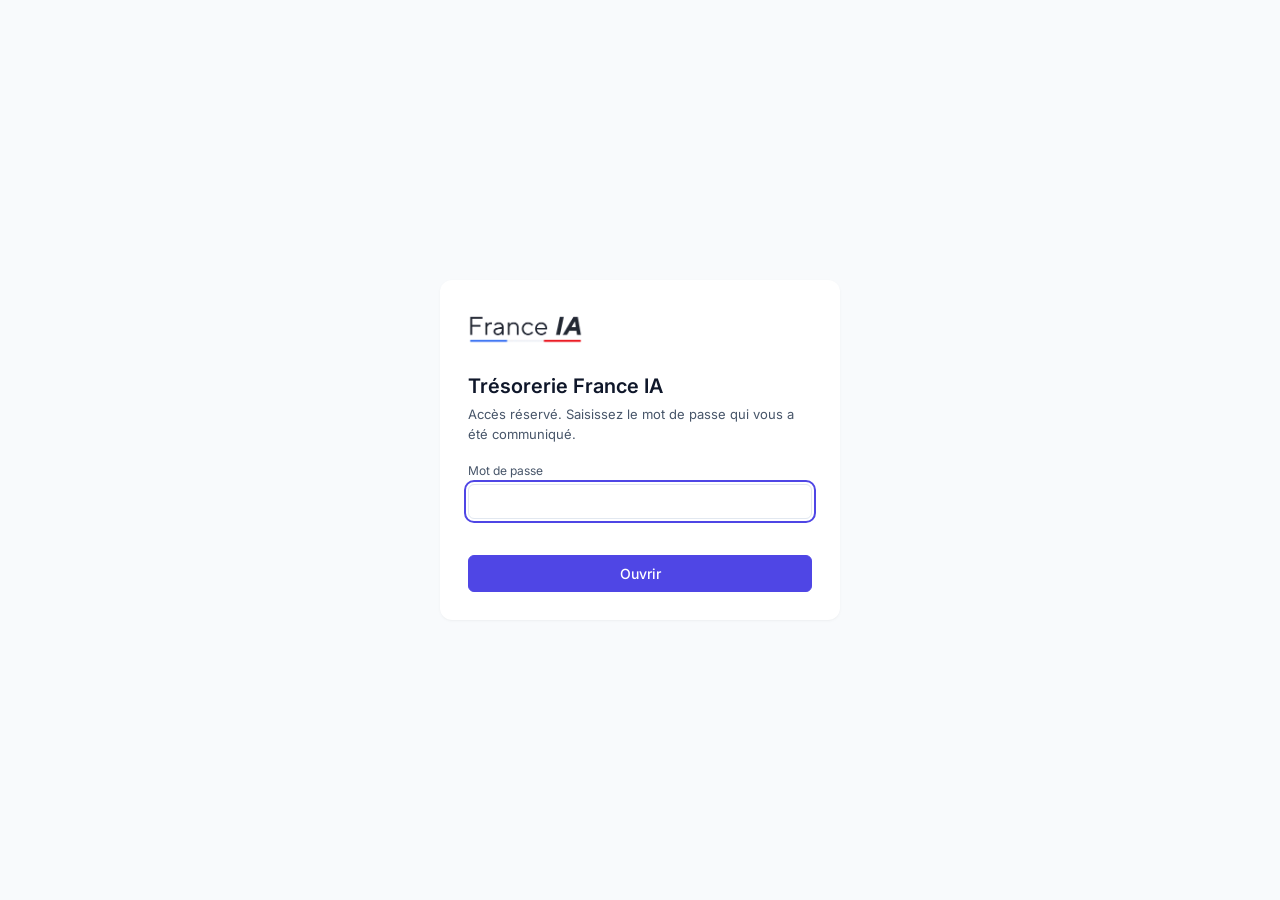
==== index.html @ 359b3a82 "Mise à jour du 2026-10-10 : clés et données chiffrées Co-Authored-By: Claude Opus 5.5 <noreply@anthr" ====
<!doctype html>
<html lang="fr">
<head>
<meta charset="utf-8">
<meta name="viewport" content="width=device-width, initial-scale=1">
<meta name="robots" content="noindex, nofollow">
<title>Trésorerie France IA</title>
<link rel="icon" href="assets/logo-france-ia.webp">
<link rel="preconnect" href="https://fonts.googleapis.com">
<link rel="stylesheet" href="https://fonts.googleapis.com/css2?family=Inter:wght@400;500;600;700&display=swap">
<link rel="stylesheet" href="style.css">
</head>
<body>
<!-- Écran de verrouillage : tout le contenu est chiffré (data.enc), il ne s'ouvre qu'avec le mot de passe. -->
<div id="verrou" class="verrou">
  <form class="carte" id="form-verrou" autocomplete="off">
    <img src="assets/logo-france-ia.webp" alt="France IA">
    <h1 class="page">Trésorerie France IA</h1>
    <p class="contrat">Accès réservé. Saisissez le mot de passe qui vous a été communiqué.</p>
    <label for="mdp">Mot de passe</label>
    <input class="champ" id="mdp" type="password" autocomplete="current-password" required>
    <div class="err" id="err-verrou" role="alert"></div>
    <button class="btn primaire" type="submit" style="width:100%;margin-top:8px">Ouvrir</button>
  </form>
</div>

<!-- Première mise en place (une seule fois, par Olivier) : les clés sont créées dans le navigateur ; le mot de passe ne quitte jamais cet écran. -->
<div id="installation" class="verrou hidden">
  <form class="carte" id="form-installation" autocomplete="off" style="max-width:460px">
    <img src="assets/logo-france-ia.webp" alt="France IA">
    <h1 class="page">Mise en place de l'accès</h1>
    <p class="contrat">Deux secrets, créés ici et jamais transmis : le mot de passe de consultation (à partager avec Tanguy et l'équipe) et votre code d'édition (pour vous seul, il permet d'enregistrer vos décisions dans l'Excel).</p>
    <label for="i-mdp">Mot de passe de consultation (12 caractères minimum)</label>
    <input class="champ" id="i-mdp" type="password" minlength="12" required>
    <label for="i-mdp2">Confirmer le mot de passe</label>
    <input class="champ" id="i-mdp2" type="password" minlength="12" required>
    <label for="i-code">Code d'édition (10 caractères minimum, différent du mot de passe)</label>
    <input class="champ" id="i-code" type="password" minlength="10" required>
    <label for="i-code2">Confirmer le code d'édition</label>
    <input class="champ" id="i-code2" type="password" minlength="10" required>
    <div class="err" id="err-installation" role="alert"></div>
    <button class="btn primaire" type="submit" style="width:100%;margin-top:8px">Créer les clés</button>
  </form>
</div>

<div id="appli" class="hidden">
  <header class="coque">
    <div class="coque-in">
      <img src="assets/logo-france-ia.webp" alt="France IA">
      <div class="coque-titre"><strong>Trésorerie</strong><span id="arrete"></span></div>
      <div class="coque-actions">
        <span id="chip-edition" class="chip brand hidden">Mode édition</span>
        <button class="btn" id="btn-edition" type="button">Mode édition</button>
        <button class="btn" id="btn-quitter" type="button">Verrouiller</button>
      </div>
    </div>
    <nav class="onglets" role="tablist" aria-label="Rubriques">
      <button role="tab" data-vue="ensemble" aria-selected="true">Vue d'ensemble</button>
      <button role="tab" data-vue="pilotage" aria-selected="false">Pilotage</button>
      <button role="tab" data-vue="tresorerie" aria-selected="false">Trésorerie</button>
      <button role="tab" data-vue="cr" aria-selected="false">Compte de résultat</button>
      <button role="tab" data-vue="bilan" aria-selected="false">Bilan</button>
      <button role="tab" data-vue="bp" aria-selected="false">BP</button>
      <button role="tab" data-vue="synthese" aria-selected="false">Synthèse</button>
    </nav>
  </header>
  <main id="vue"></main>
  <footer class="pied" id="pied"></footer>
</div>
<script src="config.js"></script>
<script src="engine.js"></script>
<script src="crypto.js"></script>
<script src="app.js"></script>
</body>
</html>
---- style.css ----
/* Trésorerie France IA : le langage visuel de l'espace apprenant et de DELIV'IA
   (Inter, échelle slate, indigo d'action, cartes blanches à ombre en cheveu, coins de 0,75 rem). */
:root {
  --ink-900: #0f172a; --ink-700: #334155; --ink-500: #475569; --ink-400: #64748b;
  --surface-50: #f8fafc; --surface-100: #f1f5f9; --surface-200: #e2e8f0;
  --brand-600: #4f46e5; --brand-700: #4338ca; --brand-50: #eef2ff;
  --warning-50: #fffbeb; --warning-200: #fde68a; --warning-500: #f59e0b; --warning-700: #b45309;
  --success-50: #ecfdf5; --success-200: #a7f3d0; --success-700: #047857;
  --error-50: #fff1f2; --error-200: #fecdd3; --error-600: #e11d48; --error-700: #be123c;
  --radius-carte: 0.75rem; --radius-controle: 0.375rem;
  --shadow-carte: 0 1px 3px 0 rgb(0 0 0 / 0.04), 0 1px 2px -1px rgb(0 0 0 / 0.04);
  --font: "Inter", ui-sans-serif, system-ui, -apple-system, "Segoe UI", sans-serif;
}
* { box-sizing: border-box; }
html, body { margin: 0; padding: 0; }
body { background: var(--surface-50); color: var(--ink-900); font-family: var(--font); font-size: 14px; line-height: 1.5; -webkit-font-smoothing: antialiased; }
button, input, select { font: inherit; color: inherit; }
a { color: var(--brand-600); }
.num { font-variant-numeric: tabular-nums; }
.muted { color: var(--ink-400); }
.small { font-size: 12px; }
.hidden { display: none !important; }

/* coque */
header.coque { position: sticky; top: 0; z-index: 20; background: rgb(255 255 255 / 0.95); backdrop-filter: blur(6px); border-bottom: 1px solid var(--surface-200); }
.coque-in { max-width: 1180px; margin: 0 auto; padding: 10px 16px; display: flex; align-items: center; gap: 14px; }
.coque-in img { height: 32px; width: auto; }
.coque-titre { display: flex; flex-direction: column; min-width: 0; }
.coque-titre strong { font-size: 15px; font-weight: 600; }
.coque-titre span { font-size: 12px; color: var(--ink-400); white-space: nowrap; overflow: hidden; text-overflow: ellipsis; }
.coque-actions { margin-left: auto; display: flex; gap: 8px; align-items: center; }
nav.onglets { max-width: 1180px; margin: 0 auto; padding: 0 16px; display: flex; gap: 4px; overflow-x: auto; scrollbar-width: none; }
nav.onglets button { border: 0; background: none; padding: 10px 12px; color: var(--ink-500); font-weight: 500; border-bottom: 2px solid transparent; cursor: pointer; white-space: nowrap; }
nav.onglets button[aria-selected="true"] { color: var(--brand-600); border-bottom-color: var(--brand-600); }
main { max-width: 1180px; margin: 0 auto; padding: 22px 16px 60px; }

/* briques */
.carte { background: #fff; border-radius: var(--radius-carte); box-shadow: var(--shadow-carte); padding: 18px 20px; }
.grille { display: grid; gap: 14px; }
.g4 { grid-template-columns: repeat(4, minmax(0, 1fr)); }
.g3 { grid-template-columns: repeat(3, minmax(0, 1fr)); }
.g2 { grid-template-columns: repeat(2, minmax(0, 1fr)); }
h1.page { font-size: 20px; font-weight: 600; margin: 0 0 4px; }
p.contrat { margin: 0 0 18px; color: var(--ink-500); font-size: 13px; max-width: 760px; }
h2 { font-size: 15px; font-weight: 600; margin: 0 0 10px; }
h3 { font-size: 13px; font-weight: 600; margin: 0 0 6px; color: var(--ink-700); }
.section { margin-top: 22px; }
.kpi .lab { font-size: 12px; color: var(--ink-500); }
.kpi .val { font-size: 22px; font-weight: 600; margin-top: 4px; font-variant-numeric: tabular-nums; }
.kpi .val.est { font-style: italic; color: var(--ink-700); }
.kpi .sub { font-size: 12px; color: var(--ink-400); margin-top: 2px; }
.chip { display: inline-flex; align-items: center; gap: 6px; font-size: 12px; font-weight: 600; padding: 2px 10px; border-radius: 999px; background: var(--surface-100); color: var(--ink-500); }
.chip.ok { background: var(--success-50); color: var(--success-700); }
.chip.ko { background: var(--error-50); color: var(--error-700); }
.chip.warn { background: var(--warning-50); color: var(--warning-700); }
.chip.brand { background: var(--brand-50); color: var(--brand-700); }
.filet { border-left: 3px solid var(--surface-200); padding-left: 12px; }
.filet.ok { border-color: var(--success-200); } .filet.ko { border-color: var(--error-200); } .filet.warn { border-color: var(--warning-200); }
ul.liste { margin: 0; padding-left: 18px; } ul.liste li { margin: 4px 0; }
.btn { border: 1px solid var(--surface-200); background: #fff; color: var(--ink-700); padding: 7px 12px; border-radius: var(--radius-controle); font-weight: 500; cursor: pointer; }
.btn:hover { background: var(--surface-50); }
.btn.primaire { background: var(--brand-600); border-color: var(--brand-600); color: #fff; }
.btn.primaire:hover { background: var(--brand-700); }
.btn:disabled { opacity: .5; cursor: not-allowed; }
.btn:focus-visible, nav.onglets button:focus-visible, input:focus-visible, select:focus-visible { outline: 2px solid var(--brand-600); outline-offset: 2px; }
input.champ, select.champ { border: 1px solid var(--surface-200); border-radius: var(--radius-controle); padding: 6px 8px; background: #fff; width: 100%; }
input.champ.num { text-align: right; }
input.modifie, select.modifie { background: var(--brand-50); border-color: #c7d2fe; }
.bandeau { border-radius: var(--radius-carte); padding: 10px 14px; font-size: 13px; margin-bottom: 14px; }
.bandeau.warn { background: var(--warning-50); color: var(--warning-700); }
.bandeau.info { background: var(--brand-50); color: var(--brand-700); }
.bandeau.ok { background: var(--success-50); color: var(--success-700); }
.bandeau.ko { background: var(--error-50); color: var(--error-700); }

/* tableaux */
.tab-wrap { overflow-x: auto; border-radius: var(--radius-carte); background: #fff; box-shadow: var(--shadow-carte); }
table.t { border-collapse: separate; border-spacing: 0; width: max-content; min-width: 100%; font-size: 13px; }
table.t th, table.t td { padding: 6px 10px; border-bottom: 1px solid var(--surface-100); white-space: nowrap; }
table.t th { position: sticky; top: 0; background: var(--surface-50); color: var(--ink-500); font-weight: 600; font-size: 12px; text-align: right; z-index: 2; }
table.t th:first-child, table.t td:first-child { position: sticky; left: 0; background: #fff; text-align: left; z-index: 1; min-width: 300px; max-width: 420px; white-space: normal; }
table.t th:first-child { background: var(--surface-50); z-index: 3; }
table.t td { text-align: right; font-variant-numeric: tabular-nums; }
table.t tr.band td { background: var(--surface-100); font-weight: 600; color: var(--ink-700); text-align: left; }
table.t tr.band td:first-child { background: var(--surface-100); }
table.t tr.gras td { font-weight: 600; }
table.t tr.total td { font-weight: 600; background: #f8fafc; }
table.t tr.total td:first-child { background: #f8fafc; }
table.t tr.niv2 td:first-child { padding-left: 26px; color: var(--ink-500); }
table.t tr.niv2 td { color: var(--ink-500); }
table.t td.est, table.t th.est { font-style: italic; color: var(--ink-400); }
table.t th.est { color: var(--ink-400); }
table.t td.neg { color: var(--error-700); }
table.t td { color: var(--ink-700); }
table.t tr.total td, table.t tr.gras td { color: var(--ink-900); }
table.t tr.clic td:first-child { cursor: pointer; }
table.t tr.clic td:first-child::before { content: "▸"; display: inline-block; width: 14px; color: var(--ink-400); }
table.t tr.clic.ouvert td:first-child::before { content: "▾"; }
.outils { display: flex; flex-wrap: wrap; gap: 8px; align-items: center; margin: 0 0 12px; }
.seg { display: inline-flex; border: 1px solid var(--surface-200); border-radius: var(--radius-controle); overflow: hidden; background: #fff; }
.seg button { border: 0; background: none; padding: 6px 12px; cursor: pointer; color: var(--ink-500); }
.seg button[aria-pressed="true"] { background: var(--brand-600); color: #fff; }

/* graphique */
.graph { width: 100%; height: auto; display: block; }
.legende { display: flex; gap: 14px; font-size: 12px; color: var(--ink-500); margin-top: 6px; flex-wrap: wrap; }
.legende i { display: inline-block; width: 12px; height: 10px; border-radius: 2px; margin-right: 6px; vertical-align: -1px; }

/* écran de verrouillage */
.verrou { min-height: 100vh; display: flex; align-items: center; justify-content: center; padding: 20px; }
.verrou .carte { width: 100%; max-width: 400px; padding: 28px; }
.verrou img { height: 40px; margin-bottom: 18px; }
.verrou label { display: block; font-size: 12px; color: var(--ink-500); margin: 12px 0 4px; }
.verrou .err { color: var(--error-700); font-size: 13px; margin-top: 10px; min-height: 18px; }

/* pilotage */
.dec-table td { vertical-align: middle; }
table.t.dec-table td:first-child, table.t.dec-table th:first-child { min-width: 180px; }
table.t.dec-table td, table.t.dec-table th { padding: 5px 6px; }
.dec-table th.res { white-space: normal; min-width: 70px; width: 84px; line-height: 1.25; vertical-align: bottom; }
.dec-table input.champ, .dec-table select.champ { padding: 5px 6px; }
.verdict { font-weight: 700; }
.verdict.ok { color: var(--success-700); } .verdict.ko { color: var(--error-700); }
.sim-barre { position: sticky; bottom: 12px; z-index: 10; margin-top: 16px; display: flex; gap: 10px; align-items: center; justify-content: space-between; background: var(--ink-900); color: #fff; border-radius: var(--radius-carte); padding: 10px 14px; box-shadow: 0 6px 20px rgb(15 23 42 / .2); }
.sim-barre .btn { background: #fff; }
footer.pied { max-width: 1180px; margin: 0 auto; padding: 0 16px 30px; color: var(--ink-400); font-size: 12px; }

@media (max-width: 900px) { .g4 { grid-template-columns: repeat(2, minmax(0, 1fr)); } .g3, .g2 { grid-template-columns: 1fr; } }
@media (max-width: 520px) { .g4 { grid-template-columns: 1fr; } .coque-titre span { display: none; } table.t th:first-child, table.t td:first-child { min-width: 190px; } }
@media print { header.coque, nav.onglets, .sim-barre, .outils { display: none; } body { background: #fff; } .carte, .tab-wrap { box-shadow: none; } }
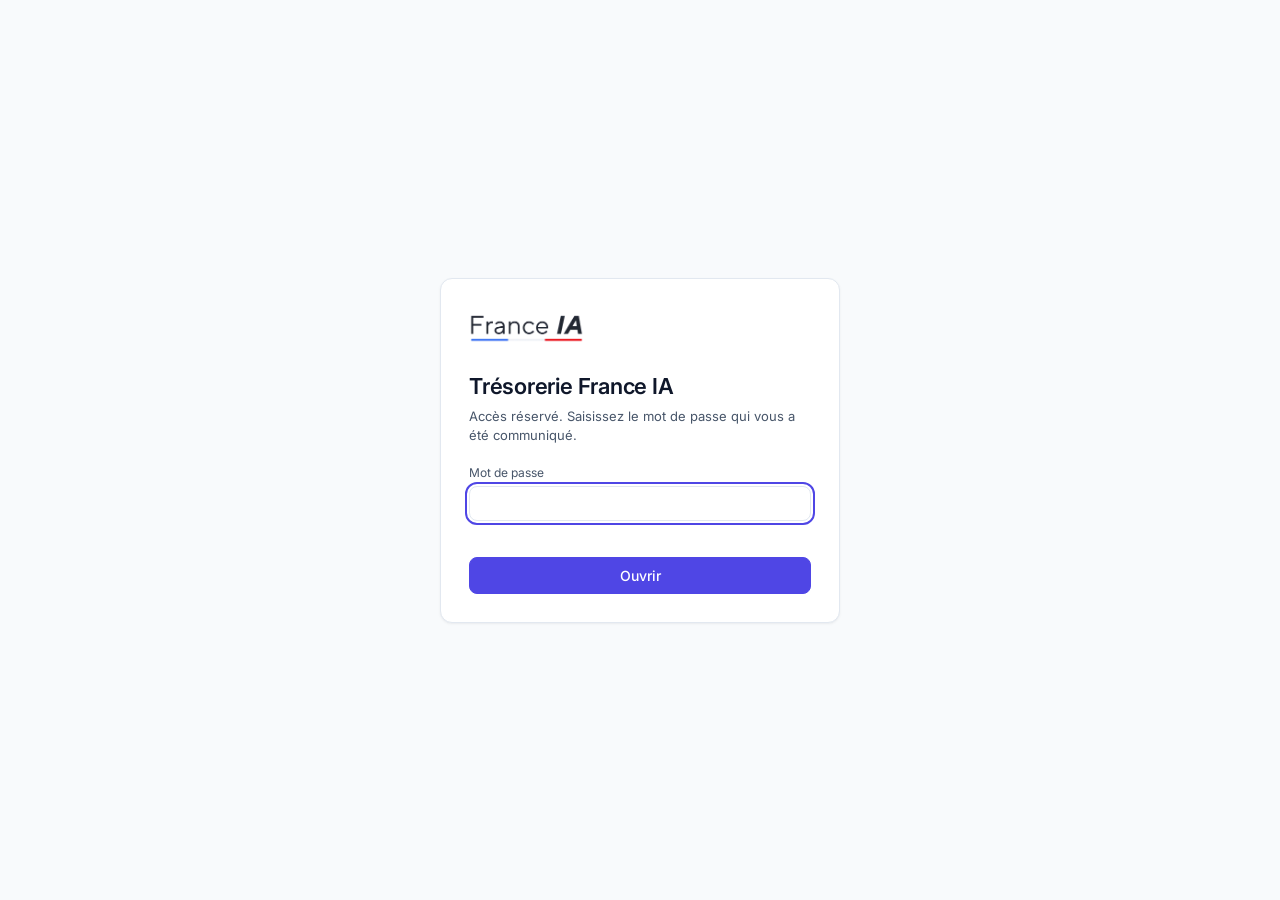
==== commit c16d0bef: "Plateforme v2 : navigation par rubriques, détail jusqu'à la transaction, justificatifs, économies, p" ====
--- a/index.html
+++ b/index.html
@@ -8,7 +8,7 @@
 <link rel="icon" href="assets/logo-france-ia.webp">
 <link rel="preconnect" href="https://fonts.googleapis.com">
 <link rel="stylesheet" href="https://fonts.googleapis.com/css2?family=Inter:wght@400;500;600;700&display=swap">
-<link rel="stylesheet" href="style.css">
+<link rel="stylesheet" href="style.css?v=2">
 </head>
 <body>
 <!-- Écran de verrouillage : tout le contenu est chiffré (data.enc), il ne s'ouvre qu'avec le mot de passe. -->
@@ -29,7 +29,7 @@
   <form class="carte" id="form-installation" autocomplete="off" style="max-width:460px">
     <img src="assets/logo-france-ia.webp" alt="France IA">
     <h1 class="page">Mise en place de l'accès</h1>
-    <p class="contrat">Deux secrets, créés ici et jamais transmis : le mot de passe de consultation (à partager avec Tanguy et l'équipe) et votre code d'édition (pour vous seul, il permet d'enregistrer vos décisions dans l'Excel).</p>
+    <p class="contrat">Deux secrets, créés ici et jamais transmis : le mot de passe de consultation (à partager avec Tanguy et l'équipe) et votre code d'édition (pour vous seul : il ouvre le détail nominatif et permet d'enregistrer vos décisions dans l'Excel).</p>
     <label for="i-mdp">Mot de passe de consultation (12 caractères minimum)</label>
     <input class="champ" id="i-mdp" type="password" minlength="12" required>
     <label for="i-mdp2">Confirmer le mot de passe</label>
@@ -44,32 +44,65 @@
 </div>
 
 <div id="appli" class="hidden">
-  <header class="coque">
-    <div class="coque-in">
-      <img src="assets/logo-france-ia.webp" alt="France IA">
-      <div class="coque-titre"><strong>Trésorerie</strong><span id="arrete"></span></div>
-      <div class="coque-actions">
-        <span id="chip-edition" class="chip brand hidden">Mode édition</span>
-        <button class="btn" id="btn-edition" type="button">Mode édition</button>
-        <button class="btn" id="btn-quitter" type="button">Verrouiller</button>
+  <aside class="nav" id="nav" aria-label="Navigation">
+    <div class="nav-logo"><img src="assets/logo-france-ia.webp" alt="France IA"><span>Trésorerie</span></div>
+    <nav>
+      <p class="nav-g">Piloter</p>
+      <a href="#/accueil" data-v="accueil"><svg viewBox="0 0 20 20" aria-hidden="true"><path d="M3 9.5 10 4l7 5.5V16a1 1 0 0 1-1 1h-4v-4H8v4H4a1 1 0 0 1-1-1z"/></svg>Accueil</a>
+      <a href="#/pilotage" data-v="pilotage"><svg viewBox="0 0 20 20" aria-hidden="true"><path d="M3 16h14M5 13l3-4 3 2 4-6"/></svg>Pilotage et plan</a>
+      <a href="#/budget" data-v="budget"><svg viewBox="0 0 20 20" aria-hidden="true"><path d="M4 16V8m4 8V4m4 12v-6m4 6v-3"/></svg>Réel et BP</a>
+      <p class="nav-g">Comprendre</p>
+      <a href="#/tresorerie" data-v="tresorerie"><svg viewBox="0 0 20 20" aria-hidden="true"><path d="M3 6h14M3 10h14M3 14h9"/></svg>Trésorerie</a>
+      <a href="#/resultat" data-v="resultat"><svg viewBox="0 0 20 20" aria-hidden="true"><path d="M4 15l4-5 3 3 5-7"/></svg>Résultat</a>
+      <a href="#/bp" data-v="bp"><svg viewBox="0 0 20 20" aria-hidden="true"><path d="M4 4h12v12H4zM4 9h12M9 4v12"/></svg>BP détaillé</a>
+      <a href="#/bilan" data-v="bilan"><svg viewBox="0 0 20 20" aria-hidden="true"><path d="M10 3v14M5 7h10M3 13l2-6 2 6zm10 0 2-6 2 6z"/></svg>Bilan</a>
+      <p class="nav-g">Agir</p>
+      <a href="#/transactions" data-v="transactions"><svg viewBox="0 0 20 20" aria-hidden="true"><path d="M4 7h11l-3-3M16 13H5l3 3"/></svg>Transactions</a>
+      <a href="#/factures" data-v="factures"><svg viewBox="0 0 20 20" aria-hidden="true"><path d="M5 3h7l3 3v11H5zM8 9h5M8 12h5"/></svg>Factures clients</a>
+      <a href="#/justificatifs" data-v="justificatifs"><svg viewBox="0 0 20 20" aria-hidden="true"><path d="M6 10l3 3 5-6M4 3h12v14H4z"/></svg>Justificatifs<span class="nav-n" id="n-justif"></span></a>
+      <a href="#/economies" data-v="economies"><svg viewBox="0 0 20 20" aria-hidden="true"><path d="M10 3v14M13.5 6.5C13 5 11.7 4.5 10 4.5S6.5 5.3 6.5 7s1.5 2.3 3.5 2.8 3.8 1 3.8 2.9-1.6 2.8-3.8 2.8-3.5-.7-4-2.2"/></svg>Économies</a>
+    </nav>
+    <div class="nav-pied">
+      <button class="nav-acces" id="btn-acces" type="button"><span id="acces-l">Vue équipe</span><small id="acces-s">Ouvrir l'accès complet</small></button>
+      <button class="btn-lien" id="btn-quitter" type="button">Verrouiller</button>
+    </div>
+  </aside>
+  <div class="zone">
+    <header class="barre">
+      <button class="btn-ic menu" id="btn-menu" type="button" aria-label="Menu"><svg viewBox="0 0 20 20" aria-hidden="true"><path d="M3 6h14M3 10h14M3 14h14"/></svg></button>
+      <div class="periode" id="periode" role="group" aria-label="Période"></div>
+      <div class="recherche">
+        <svg viewBox="0 0 20 20" aria-hidden="true"><circle cx="9" cy="9" r="5"/><path d="m13 13 4 4"/></svg>
+        <input id="q" type="search" placeholder="Rechercher une transaction, un fournisseur, une catégorie" autocomplete="off" aria-label="Rechercher">
+        <kbd>/</kbd>
+        <div class="q-res hidden" id="q-res" role="listbox"></div>
       </div>
-    </div>
-    <nav class="onglets" role="tablist" aria-label="Rubriques">
-      <button role="tab" data-vue="ensemble" aria-selected="true">Vue d'ensemble</button>
-      <button role="tab" data-vue="pilotage" aria-selected="false">Pilotage</button>
-      <button role="tab" data-vue="tresorerie" aria-selected="false">Trésorerie</button>
-      <button role="tab" data-vue="cr" aria-selected="false">Compte de résultat</button>
-      <button role="tab" data-vue="bilan" aria-selected="false">Bilan</button>
-      <button role="tab" data-vue="bp" aria-selected="false">BP</button>
-      <button role="tab" data-vue="synthese" aria-selected="false">Synthèse</button>
-    </nav>
-  </header>
-  <main id="vue"></main>
-  <footer class="pied" id="pied"></footer>
+      <span class="maj" id="arrete"></span>
+    </header>
+    <main id="vue" tabindex="-1"></main>
+    <footer class="pied" id="pied"></footer>
+  </div>
+  <aside class="tiroir" id="tiroir" aria-hidden="true" aria-label="Détail">
+    <div class="tiroir-h"><div id="tiroir-t"></div><button class="btn-ic" id="tiroir-x" type="button" aria-label="Fermer"><svg viewBox="0 0 20 20" aria-hidden="true"><path d="M5 5l10 10M15 5 5 15"/></svg></button></div>
+    <div class="tiroir-c" id="tiroir-c"></div>
+  </aside>
+  <div class="voile hidden" id="voile"></div>
+  <dialog id="dlg-code">
+    <form method="dialog" id="form-code">
+      <h2>Accès complet et édition</h2>
+      <p class="contrat">Votre code d'édition ouvre le détail nominatif (salaires, freelances, clients) et permet d'enregistrer vos décisions dans l'Excel. Il ne quitte pas ce navigateur.</p>
+      <label for="code">Code d'édition</label>
+      <input class="champ" id="code" type="password" autocomplete="off" required>
+      <div class="err" id="err-code" role="alert"></div>
+      <div class="dlg-b"><button class="btn" value="annuler" type="button" id="code-annuler">Annuler</button><button class="btn primaire" type="submit">Ouvrir</button></div>
+    </form>
+  </dialog>
+  <div class="toast hidden" id="toast" role="status"></div>
 </div>
-<script src="config.js"></script>
-<script src="engine.js"></script>
-<script src="crypto.js"></script>
-<script src="app.js"></script>
+<script src="config.js?v=2"></script>
+<script src="engine.js?v=2"></script>
+<script src="crypto.js?v=2"></script>
+<script src="charts.js?v=2"></script>
+<script src="app.js?v=2"></script>
 </body>
 </html>
--- a/style.css
+++ b/style.css
@@ -1,69 +1,112 @@
-/* Trésorerie France IA : le langage visuel de l'espace apprenant et de DELIV'IA
-   (Inter, échelle slate, indigo d'action, cartes blanches à ombre en cheveu, coins de 0,75 rem). */
+/* Trésorerie France IA : langage visuel de l'espace apprenant et de DELIV'IA (Inter, échelle slate, indigo d'action,
+   surfaces blanches à ombre en cheveu). Navigation latérale, barre de période, tiroir de détail. */
 :root {
-  --ink-900: #0f172a; --ink-700: #334155; --ink-500: #475569; --ink-400: #64748b;
-  --surface-50: #f8fafc; --surface-100: #f1f5f9; --surface-200: #e2e8f0;
-  --brand-600: #4f46e5; --brand-700: #4338ca; --brand-50: #eef2ff;
-  --warning-50: #fffbeb; --warning-200: #fde68a; --warning-500: #f59e0b; --warning-700: #b45309;
+  --ink-900: #0f172a; --ink-700: #334155; --ink-500: #475569; --ink-400: #64748b; --ink-300: #94a3b8;
+  --surface-0: #ffffff; --surface-50: #f8fafc; --surface-100: #f1f5f9; --surface-200: #e2e8f0; --surface-300: #cbd5e1;
+  --brand-600: #4f46e5; --brand-700: #4338ca; --brand-50: #eef2ff; --brand-100: #e0e7ff;
+  --warning-50: #fffbeb; --warning-200: #fde68a; --warning-700: #b45309;
   --success-50: #ecfdf5; --success-200: #a7f3d0; --success-700: #047857;
   --error-50: #fff1f2; --error-200: #fecdd3; --error-600: #e11d48; --error-700: #be123c;
-  --radius-carte: 0.75rem; --radius-controle: 0.375rem;
-  --shadow-carte: 0 1px 3px 0 rgb(0 0 0 / 0.04), 0 1px 2px -1px rgb(0 0 0 / 0.04);
+  --s-enc: #2a78d6; --s-dec: #eb6834; --s-treso: #4f46e5; --s-plan: #eb6834; --s-ref: #94a3b8; --s-pos: #2a78d6; --s-neg: #e34948;
+  --radius-carte: 0.75rem; --radius-controle: 0.5rem;
+  --shadow-carte: 0 1px 3px 0 rgb(15 23 42 / 0.05), 0 1px 2px -1px rgb(15 23 42 / 0.05);
   --font: "Inter", ui-sans-serif, system-ui, -apple-system, "Segoe UI", sans-serif;
+  --nav-w: 236px;
 }
 * { box-sizing: border-box; }
 html, body { margin: 0; padding: 0; }
 body { background: var(--surface-50); color: var(--ink-900); font-family: var(--font); font-size: 14px; line-height: 1.5; -webkit-font-smoothing: antialiased; }
-button, input, select { font: inherit; color: inherit; }
-a { color: var(--brand-600); }
+button, input, select, textarea { font: inherit; color: inherit; }
+a { color: var(--brand-600); text-decoration: none; }
+a:hover { text-decoration: underline; }
+svg { flex-shrink: 0; }
 .num { font-variant-numeric: tabular-nums; }
 .muted { color: var(--ink-400); }
 .small { font-size: 12px; }
 .hidden { display: none !important; }
-
-/* coque */
-header.coque { position: sticky; top: 0; z-index: 20; background: rgb(255 255 255 / 0.95); backdrop-filter: blur(6px); border-bottom: 1px solid var(--surface-200); }
-.coque-in { max-width: 1180px; margin: 0 auto; padding: 10px 16px; display: flex; align-items: center; gap: 14px; }
-.coque-in img { height: 32px; width: auto; }
-.coque-titre { display: flex; flex-direction: column; min-width: 0; }
-.coque-titre strong { font-size: 15px; font-weight: 600; }
-.coque-titre span { font-size: 12px; color: var(--ink-400); white-space: nowrap; overflow: hidden; text-overflow: ellipsis; }
-.coque-actions { margin-left: auto; display: flex; gap: 8px; align-items: center; }
-nav.onglets { max-width: 1180px; margin: 0 auto; padding: 0 16px; display: flex; gap: 4px; overflow-x: auto; scrollbar-width: none; }
-nav.onglets button { border: 0; background: none; padding: 10px 12px; color: var(--ink-500); font-weight: 500; border-bottom: 2px solid transparent; cursor: pointer; white-space: nowrap; }
-nav.onglets button[aria-selected="true"] { color: var(--brand-600); border-bottom-color: var(--brand-600); }
-main { max-width: 1180px; margin: 0 auto; padding: 22px 16px 60px; }
-
-/* briques */
-.carte { background: #fff; border-radius: var(--radius-carte); box-shadow: var(--shadow-carte); padding: 18px 20px; }
+.pos { color: var(--success-700); } .neg { color: var(--error-700); }
+:focus-visible { outline: 2px solid var(--brand-600); outline-offset: 2px; }
+@media (prefers-reduced-motion: reduce) { * { transition: none !important; animation: none !important; } }
+
+/* ---------------------------------------------------------------- coque */
+#appli { display: flex; min-height: 100vh; }
+.nav { width: var(--nav-w); flex: 0 0 var(--nav-w); background: var(--surface-0); border-right: 1px solid var(--surface-200); position: sticky; top: 0; height: 100vh; display: flex; flex-direction: column; z-index: 30; }
+.nav-logo { display: flex; align-items: center; gap: 10px; padding: 18px 18px 12px; font-weight: 600; }
+.nav-logo img { height: 26px; }
+.nav-logo span { color: var(--ink-500); font-size: 13px; border-left: 1px solid var(--surface-200); padding-left: 10px; }
+.nav nav { padding: 4px 10px; overflow-y: auto; flex: 1; }
+.nav-g { margin: 16px 10px 4px; font-size: 12px; color: var(--ink-400); font-weight: 500; }
+.nav a { display: flex; align-items: center; gap: 10px; padding: 7px 10px; border-radius: var(--radius-controle); color: var(--ink-700); font-weight: 500; text-decoration: none; }
+.nav a svg { width: 18px; height: 18px; fill: none; stroke: currentColor; stroke-width: 1.6; stroke-linecap: round; stroke-linejoin: round; color: var(--ink-400); }
+.nav a:hover { background: var(--surface-100); }
+.nav a[aria-current="page"] { background: var(--brand-50); color: var(--brand-700); }
+.nav a[aria-current="page"] svg { color: var(--brand-600); }
+.nav-n { margin-left: auto; font-size: 11px; font-weight: 600; background: var(--warning-50); color: var(--warning-700); border-radius: 999px; padding: 0 7px; }
+.nav-n:empty { display: none; }
+.nav-pied { padding: 12px; border-top: 1px solid var(--surface-200); display: flex; flex-direction: column; gap: 6px; }
+.nav-acces { text-align: left; border: 1px solid var(--surface-200); background: var(--surface-50); border-radius: var(--radius-controle); padding: 8px 10px; cursor: pointer; display: flex; flex-direction: column; }
+.nav-acces span { font-weight: 600; font-size: 13px; }
+.nav-acces small { color: var(--ink-400); font-size: 12px; }
+.nav-acces.complet { background: var(--brand-50); border-color: var(--brand-100); }
+.nav-acces.complet span { color: var(--brand-700); }
+.btn-lien { border: 0; background: none; color: var(--ink-400); text-align: left; padding: 4px 10px; cursor: pointer; font-size: 13px; }
+.btn-lien:hover { color: var(--ink-700); }
+.zone { flex: 1; min-width: 0; display: flex; flex-direction: column; }
+.barre { position: sticky; top: 0; z-index: 20; display: flex; align-items: center; gap: 12px; padding: 10px 24px; background: rgb(248 250 252 / 0.92); backdrop-filter: blur(8px); border-bottom: 1px solid var(--surface-200); }
+.btn-ic { border: 0; background: none; width: 34px; height: 34px; border-radius: var(--radius-controle); display: inline-flex; align-items: center; justify-content: center; cursor: pointer; color: var(--ink-500); }
+.btn-ic:hover { background: var(--surface-100); }
+.btn-ic svg { width: 18px; height: 18px; fill: none; stroke: currentColor; stroke-width: 1.8; stroke-linecap: round; }
+.menu { display: none; }
+.periode { display: flex; gap: 6px; align-items: center; flex-wrap: wrap; }
+.periode select { border: 1px solid var(--surface-200); background: var(--surface-0); border-radius: var(--radius-controle); padding: 6px 8px; font-size: 13px; }
+.recherche { position: relative; flex: 1; max-width: 520px; margin-left: auto; display: flex; align-items: center; }
+.recherche > svg { position: absolute; left: 10px; width: 16px; height: 16px; fill: none; stroke: var(--ink-400); stroke-width: 1.8; stroke-linecap: round; }
+.recherche input { width: 100%; border: 1px solid var(--surface-200); border-radius: var(--radius-controle); padding: 7px 36px 7px 32px; background: var(--surface-0); }
+.recherche kbd { position: absolute; right: 8px; font-size: 11px; color: var(--ink-400); border: 1px solid var(--surface-200); border-radius: 4px; padding: 0 5px; background: var(--surface-50); }
+.q-res { position: absolute; top: 40px; left: 0; right: 0; background: var(--surface-0); border: 1px solid var(--surface-200); border-radius: var(--radius-carte); box-shadow: 0 12px 32px rgb(15 23 42 / .14); max-height: 70vh; overflow-y: auto; padding: 6px; }
+.q-res button { display: flex; width: 100%; gap: 10px; justify-content: space-between; align-items: baseline; border: 0; background: none; text-align: left; padding: 7px 10px; border-radius: 6px; cursor: pointer; }
+.q-res button:hover, .q-res button.on { background: var(--surface-100); }
+.q-res .g { font-size: 12px; color: var(--ink-400); padding: 6px 10px 2px; }
+.maj { font-size: 12px; color: var(--ink-400); white-space: nowrap; }
+main { padding: 22px 24px 64px; max-width: 1360px; width: 100%; }
+main:focus { outline: none; }
+.pied { padding: 0 24px 28px; color: var(--ink-400); font-size: 12px; max-width: 1360px; }
+
+/* ---------------------------------------------------------------- briques */
+h1.page { font-size: 22px; font-weight: 600; margin: 0 0 4px; letter-spacing: -0.01em; }
+p.contrat { margin: 0 0 18px; color: var(--ink-500); font-size: 13px; max-width: 760px; }
+h2 { font-size: 15px; font-weight: 600; margin: 0 0 12px; }
+h3 { font-size: 13px; font-weight: 600; margin: 0 0 8px; color: var(--ink-700); }
+.carte { background: var(--surface-0); border-radius: var(--radius-carte); box-shadow: var(--shadow-carte); border: 1px solid var(--surface-200); padding: 18px 20px; min-width: 0; }
+.carte.plate { box-shadow: none; }
 .grille { display: grid; gap: 14px; }
 .g4 { grid-template-columns: repeat(4, minmax(0, 1fr)); }
 .g3 { grid-template-columns: repeat(3, minmax(0, 1fr)); }
 .g2 { grid-template-columns: repeat(2, minmax(0, 1fr)); }
-h1.page { font-size: 20px; font-weight: 600; margin: 0 0 4px; }
-p.contrat { margin: 0 0 18px; color: var(--ink-500); font-size: 13px; max-width: 760px; }
-h2 { font-size: 15px; font-weight: 600; margin: 0 0 10px; }
-h3 { font-size: 13px; font-weight: 600; margin: 0 0 6px; color: var(--ink-700); }
-.section { margin-top: 22px; }
+.g21 { grid-template-columns: minmax(0, 2fr) minmax(0, 1fr); }
+.section { margin-top: 18px; }
+.entete { display: flex; align-items: flex-end; justify-content: space-between; gap: 16px; flex-wrap: wrap; margin-bottom: 14px; }
+.entete p.contrat { margin-bottom: 0; }
 .kpi .lab { font-size: 12px; color: var(--ink-500); }
-.kpi .val { font-size: 22px; font-weight: 600; margin-top: 4px; font-variant-numeric: tabular-nums; }
-.kpi .val.est { font-style: italic; color: var(--ink-700); }
+.kpi .val { font-size: 24px; font-weight: 600; margin-top: 4px; font-variant-numeric: tabular-nums; letter-spacing: -0.01em; }
+.kpi .val.est { color: var(--ink-700); }
 .kpi .sub { font-size: 12px; color: var(--ink-400); margin-top: 2px; }
-.chip { display: inline-flex; align-items: center; gap: 6px; font-size: 12px; font-weight: 600; padding: 2px 10px; border-radius: 999px; background: var(--surface-100); color: var(--ink-500); }
+.kpi { display: flex; flex-direction: column; }
+.kpi .spark { margin-top: 8px; }
+.chip { display: inline-flex; align-items: center; gap: 6px; font-size: 12px; font-weight: 600; padding: 2px 9px; border-radius: 999px; background: var(--surface-100); color: var(--ink-500); white-space: nowrap; }
 .chip.ok { background: var(--success-50); color: var(--success-700); }
 .chip.ko { background: var(--error-50); color: var(--error-700); }
 .chip.warn { background: var(--warning-50); color: var(--warning-700); }
 .chip.brand { background: var(--brand-50); color: var(--brand-700); }
-.filet { border-left: 3px solid var(--surface-200); padding-left: 12px; }
-.filet.ok { border-color: var(--success-200); } .filet.ko { border-color: var(--error-200); } .filet.warn { border-color: var(--warning-200); }
-ul.liste { margin: 0; padding-left: 18px; } ul.liste li { margin: 4px 0; }
-.btn { border: 1px solid var(--surface-200); background: #fff; color: var(--ink-700); padding: 7px 12px; border-radius: var(--radius-controle); font-weight: 500; cursor: pointer; }
+.chip svg { width: 12px; height: 12px; fill: none; stroke: currentColor; stroke-width: 2; }
+ul.liste { margin: 0; padding-left: 18px; } ul.liste li { margin: 5px 0; }
+.btn { border: 1px solid var(--surface-200); background: var(--surface-0); color: var(--ink-700); padding: 7px 12px; border-radius: var(--radius-controle); font-weight: 500; cursor: pointer; white-space: nowrap; }
 .btn:hover { background: var(--surface-50); }
 .btn.primaire { background: var(--brand-600); border-color: var(--brand-600); color: #fff; }
 .btn.primaire:hover { background: var(--brand-700); }
+.btn.petit { padding: 4px 9px; font-size: 12px; }
 .btn:disabled { opacity: .5; cursor: not-allowed; }
-.btn:focus-visible, nav.onglets button:focus-visible, input:focus-visible, select:focus-visible { outline: 2px solid var(--brand-600); outline-offset: 2px; }
-input.champ, select.champ { border: 1px solid var(--surface-200); border-radius: var(--radius-controle); padding: 6px 8px; background: #fff; width: 100%; }
+input.champ, select.champ { border: 1px solid var(--surface-200); border-radius: var(--radius-controle); padding: 6px 8px; background: var(--surface-0); width: 100%; }
 input.champ.num { text-align: right; }
 input.modifie, select.modifie { background: var(--brand-50); border-color: #c7d2fe; }
 .bandeau { border-radius: var(--radius-carte); padding: 10px 14px; font-size: 13px; margin-bottom: 14px; }
@@ -71,59 +114,160 @@
 .bandeau.info { background: var(--brand-50); color: var(--brand-700); }
 .bandeau.ok { background: var(--success-50); color: var(--success-700); }
 .bandeau.ko { background: var(--error-50); color: var(--error-700); }
-
-/* tableaux */
-.tab-wrap { overflow-x: auto; border-radius: var(--radius-carte); background: #fff; box-shadow: var(--shadow-carte); }
+.seg { display: inline-flex; border: 1px solid var(--surface-200); border-radius: var(--radius-controle); overflow: hidden; background: var(--surface-0); }
+.seg button { border: 0; background: none; padding: 6px 12px; cursor: pointer; color: var(--ink-500); font-size: 13px; }
+.seg button + button { border-left: 1px solid var(--surface-200); }
+.seg button[aria-pressed="true"] { background: var(--brand-600); color: #fff; }
+.outils { display: flex; flex-wrap: wrap; gap: 8px; align-items: center; margin: 0 0 12px; }
+.outils .champ { width: auto; }
+.outils .btn { font-size: 13px; padding: 6px 12px; }
+.lien-ext { display: inline-flex; align-items: center; gap: 4px; font-weight: 500; }
+.lien-ext svg { width: 12px; height: 12px; fill: none; stroke: currentColor; stroke-width: 2; }
+
+/* à faire */
+.afaire { display: grid; grid-template-columns: repeat(4, minmax(0, 1fr)); gap: 12px; margin-bottom: 14px; }
+.afaire a { display: flex; flex-direction: column; gap: 2px; padding: 12px 14px; border-radius: var(--radius-carte); background: var(--surface-0); border: 1px solid var(--surface-200); color: var(--ink-900); text-decoration: none; }
+.afaire a:hover { border-color: var(--brand-100); background: var(--brand-50); }
+.afaire strong { font-size: 18px; font-variant-numeric: tabular-nums; }
+.afaire span { font-size: 12px; color: var(--ink-500); }
+.afaire em { font-style: normal; font-size: 12px; color: var(--brand-700); margin-top: 4px; }
+
+/* ---------------------------------------------------------------- tableaux */
+.tab-wrap { overflow: auto; border-radius: var(--radius-carte); background: var(--surface-0); border: 1px solid var(--surface-200); max-height: calc(100vh - 210px); }
+.tab-wrap.libre { max-height: none; }
 table.t { border-collapse: separate; border-spacing: 0; width: max-content; min-width: 100%; font-size: 13px; }
 table.t th, table.t td { padding: 6px 10px; border-bottom: 1px solid var(--surface-100); white-space: nowrap; }
-table.t th { position: sticky; top: 0; background: var(--surface-50); color: var(--ink-500); font-weight: 600; font-size: 12px; text-align: right; z-index: 2; }
-table.t th:first-child, table.t td:first-child { position: sticky; left: 0; background: #fff; text-align: left; z-index: 1; min-width: 300px; max-width: 420px; white-space: normal; }
-table.t th:first-child { background: var(--surface-50); z-index: 3; }
-table.t td { text-align: right; font-variant-numeric: tabular-nums; }
-table.t tr.band td { background: var(--surface-100); font-weight: 600; color: var(--ink-700); text-align: left; }
+table.t thead th { position: sticky; top: 0; background: var(--surface-50); color: var(--ink-500); font-weight: 600; font-size: 12px; text-align: right; z-index: 2; border-bottom: 1px solid var(--surface-200); }
+table.t th:first-child, table.t td:first-child { position: sticky; left: 0; background: var(--surface-0); text-align: left; z-index: 1; min-width: 280px; max-width: 380px; white-space: normal; }
+table.t thead th:first-child { background: var(--surface-50); z-index: 3; }
+table.t td { text-align: right; font-variant-numeric: tabular-nums; color: var(--ink-700); }
+table.t td.g { text-align: left; }
+table.t tr.band td { background: var(--surface-100); font-weight: 600; color: var(--ink-700); text-align: left; font-size: 12px; }
 table.t tr.band td:first-child { background: var(--surface-100); }
-table.t tr.gras td { font-weight: 600; }
-table.t tr.total td { font-weight: 600; background: #f8fafc; }
-table.t tr.total td:first-child { background: #f8fafc; }
-table.t tr.niv2 td:first-child { padding-left: 26px; color: var(--ink-500); }
-table.t tr.niv2 td { color: var(--ink-500); }
-table.t td.est, table.t th.est { font-style: italic; color: var(--ink-400); }
-table.t th.est { color: var(--ink-400); }
+table.t tr.l1 td { font-weight: 600; color: var(--ink-900); }
+table.t tr.l1 td:first-child { padding-left: 6px; }
+table.t tr.l2 td:first-child { padding-left: 26px; }
+table.t tr.l3 td:first-child { padding-left: 48px; color: var(--ink-500); }
+table.t tr.l3 td { color: var(--ink-500); }
+table.t tr.total td { font-weight: 600; background: var(--surface-50); color: var(--ink-900); }
+table.t tr.total td:first-child { background: var(--surface-50); }
+table.t th.est, table.t td.est { color: var(--ink-400); font-style: italic; }
 table.t td.neg { color: var(--error-700); }
-table.t td { color: var(--ink-700); }
-table.t tr.total td, table.t tr.gras td { color: var(--ink-900); }
-table.t tr.clic td:first-child { cursor: pointer; }
-table.t tr.clic td:first-child::before { content: "▸"; display: inline-block; width: 14px; color: var(--ink-400); }
-table.t tr.clic.ouvert td:first-child::before { content: "▾"; }
-.outils { display: flex; flex-wrap: wrap; gap: 8px; align-items: center; margin: 0 0 12px; }
-.seg { display: inline-flex; border: 1px solid var(--surface-200); border-radius: var(--radius-controle); overflow: hidden; background: #fff; }
-.seg button { border: 0; background: none; padding: 6px 12px; cursor: pointer; color: var(--ink-500); }
-.seg button[aria-pressed="true"] { background: var(--brand-600); color: #fff; }
-
-/* graphique */
-.graph { width: 100%; height: auto; display: block; }
-.legende { display: flex; gap: 14px; font-size: 12px; color: var(--ink-500); margin-top: 6px; flex-wrap: wrap; }
-.legende i { display: inline-block; width: 12px; height: 10px; border-radius: 2px; margin-right: 6px; vertical-align: -1px; }
+table.t td.cl { cursor: pointer; }
+table.t td.cl:hover { background: var(--brand-50); color: var(--brand-700); }
+table.t tr:hover td:first-child { background: var(--surface-50); }
+.tog { display: inline-flex; width: 18px; height: 18px; align-items: center; justify-content: center; color: var(--ink-400); margin-right: 4px; cursor: pointer; border: 0; background: none; padding: 0; border-radius: 4px; vertical-align: -3px; }
+.tog:hover { background: var(--surface-200); color: var(--ink-700); }
+.tog svg { width: 12px; height: 12px; fill: none; stroke: currentColor; stroke-width: 1.8; stroke-linecap: round; stroke-linejoin: round; }
+.tog-sp { display: inline-block; width: 22px; }
+table.t tbody tr.sel td { background: var(--brand-50); }
+.vide { padding: 28px; text-align: center; color: var(--ink-400); }
+.liste-t { width: 100%; border-collapse: collapse; font-size: 13px; }
+.liste-t th { text-align: left; font-size: 12px; color: var(--ink-500); font-weight: 600; padding: 8px 10px; border-bottom: 1px solid var(--surface-200); position: sticky; top: 0; background: var(--surface-50); }
+.liste-t td { padding: 8px 10px; border-bottom: 1px solid var(--surface-100); vertical-align: middle; }
+.liste-t td.r, .liste-t th.r { text-align: right; font-variant-numeric: tabular-nums; }
+.liste-t tbody tr { cursor: pointer; }
+.liste-t tbody tr:hover td { background: var(--surface-50); }
+.cp { font-weight: 500; color: var(--ink-900); }
+.sous { display: block; font-size: 12px; color: var(--ink-400); }
+.ico-j { display: inline-flex; width: 18px; height: 18px; border-radius: 999px; align-items: center; justify-content: center; }
+.ico-j svg { width: 12px; height: 12px; fill: none; stroke: currentColor; stroke-width: 2.2; stroke-linecap: round; }
+.ico-j.ok { background: var(--success-50); color: var(--success-700); }
+.ico-j.ko { background: var(--warning-50); color: var(--warning-700); }
+
+/* ---------------------------------------------------------------- graphiques */
+.ch { position: relative; width: 100%; }
+.ch-svg { display: block; width: 100%; height: auto; overflow: visible; }
+.ch-grid { stroke: var(--surface-200); stroke-width: 1; }
+.ch-zero { stroke: var(--surface-300); stroke-width: 1; }
+.ch-ax { font-size: 11px; fill: var(--ink-400); font-family: var(--font); }
+.ch-line { fill: none; stroke-linecap: round; stroke-linejoin: round; }
+.ch-fc { fill: var(--surface-50); }
+.ch-fc-l { fill: var(--ink-400); }
+.ch-thr { stroke: var(--ink-700); stroke-width: 1.2; stroke-dasharray: 2 4; }
+.ch-thr-l { fill: var(--ink-700); font-weight: 500; }
+.ch-cross { stroke: var(--ink-300); stroke-width: 1; }
+.ch-dot { stroke: #fff; stroke-width: 2; }
+.ch-hit { fill: transparent; }
+.ch-colhit { fill: transparent; }
+.ch-col.on .ch-colhit { fill: var(--surface-100); }
+.ch-bar.muted { opacity: .45; }
+.ch-tip { position: absolute; display: none; pointer-events: none; background: var(--ink-900); color: #fff; border-radius: 8px; padding: 8px 10px; font-size: 12px; z-index: 5; min-width: 140px; box-shadow: 0 8px 24px rgb(15 23 42 / .25); }
+.ch-tip-t { color: var(--ink-300); margin-bottom: 4px; }
+.ch-tip-r { display: flex; align-items: baseline; gap: 6px; white-space: nowrap; }
+.ch-tip-r strong { font-variant-numeric: tabular-nums; }
+.ch-tip-l { color: var(--ink-300); }
+.ch-key { display: inline-block; width: 12px; border-top: 2px solid; transform: translateY(-3px); }
+.ch-key.dash { border-top-style: dashed; }
+.legende { display: flex; gap: 16px; font-size: 12px; color: var(--ink-500); margin: 0 0 8px; flex-wrap: wrap; align-items: center; }
+.legende i { display: inline-block; width: 14px; height: 0; border-top: 2px solid; margin-right: 6px; vertical-align: middle; }
+.legende i.dash { border-top-style: dashed; }
+.legende i.blk { height: 10px; border: 0; border-radius: 2px; }
+.legende label { display: inline-flex; align-items: center; gap: 4px; cursor: pointer; }
+.ch-h { display: flex; flex-direction: column; gap: 2px; }
+.hb-row { display: grid; grid-template-columns: minmax(120px, 46%) 1fr auto; align-items: center; gap: 10px; padding: 5px 6px; border: 0; background: none; text-align: left; border-radius: 6px; width: 100%; }
+button.hb-row { cursor: pointer; }
+button.hb-row:hover { background: var(--surface-50); }
+.hb-l { font-size: 13px; color: var(--ink-700); line-height: 1.3; overflow: hidden; display: -webkit-box; -webkit-line-clamp: 2; -webkit-box-orient: vertical; }
+.hb-t { height: 8px; background: var(--surface-100); border-radius: 4px; overflow: hidden; }
+.hb-b { display: block; height: 100%; border-radius: 4px; }
+.hb-v { font-size: 13px; font-weight: 600; min-width: 64px; text-align: right; }
+.hb-s { grid-column: 1 / -1; font-size: 12px; color: var(--ink-400); margin-top: -4px; }
+
+/* ---------------------------------------------------------------- tiroir */
+.tiroir { position: fixed; top: 0; right: 0; height: 100vh; width: min(560px, 100vw); background: var(--surface-0); border-left: 1px solid var(--surface-200); transform: translateX(100%); transition: transform .18s ease-out, visibility 0s .18s; visibility: hidden; z-index: 50; display: flex; flex-direction: column; }
+.tiroir.ouvert { transform: none; visibility: visible; transition: transform .18s ease-out; box-shadow: -16px 0 40px rgb(15 23 42 / .12); }
+.tiroir-h { display: flex; justify-content: space-between; align-items: flex-start; gap: 12px; padding: 18px 20px 12px; border-bottom: 1px solid var(--surface-200); }
+.tiroir-h h2 { margin: 0; font-size: 16px; }
+.tiroir-h p { margin: 2px 0 0; color: var(--ink-500); font-size: 13px; }
+.tiroir-c { padding: 14px 20px 28px; overflow-y: auto; flex: 1; }
+.tiroir dl { display: grid; grid-template-columns: 130px 1fr; gap: 6px 12px; margin: 0 0 16px; font-size: 13px; }
+.tiroir dt { color: var(--ink-400); }
+.tiroir dd { margin: 0; }
+.voile { position: fixed; inset: 0; background: rgb(15 23 42 / .18); z-index: 40; }
+dialog { border: 0; border-radius: var(--radius-carte); padding: 24px; width: min(420px, calc(100vw - 32px)); box-shadow: 0 20px 50px rgb(15 23 42 / .25); }
+dialog::backdrop { background: rgb(15 23 42 / .35); }
+dialog h2 { margin-bottom: 6px; }
+dialog label { display: block; font-size: 12px; color: var(--ink-500); margin: 10px 0 4px; }
+.dlg-b { display: flex; justify-content: flex-end; gap: 8px; margin-top: 16px; }
+.toast { position: fixed; bottom: 20px; left: 50%; transform: translateX(-50%); background: var(--ink-900); color: #fff; padding: 10px 16px; border-radius: 10px; font-size: 13px; z-index: 60; box-shadow: 0 10px 30px rgb(15 23 42 / .3); max-width: calc(100vw - 32px); }
 
 /* écran de verrouillage */
 .verrou { min-height: 100vh; display: flex; align-items: center; justify-content: center; padding: 20px; }
 .verrou .carte { width: 100%; max-width: 400px; padding: 28px; }
 .verrou img { height: 40px; margin-bottom: 18px; }
 .verrou label { display: block; font-size: 12px; color: var(--ink-500); margin: 12px 0 4px; }
-.verrou .err { color: var(--error-700); font-size: 13px; margin-top: 10px; min-height: 18px; }
+.err { color: var(--error-700); font-size: 13px; margin-top: 10px; min-height: 18px; }
 
 /* pilotage */
-.dec-table td { vertical-align: middle; }
 table.t.dec-table td:first-child, table.t.dec-table th:first-child { min-width: 180px; }
 table.t.dec-table td, table.t.dec-table th { padding: 5px 6px; }
+.dec-table td { vertical-align: middle; }
 .dec-table th.res { white-space: normal; min-width: 70px; width: 84px; line-height: 1.25; vertical-align: bottom; }
 .dec-table input.champ, .dec-table select.champ { padding: 5px 6px; }
 .verdict { font-weight: 700; }
 .verdict.ok { color: var(--success-700); } .verdict.ko { color: var(--error-700); }
 .sim-barre { position: sticky; bottom: 12px; z-index: 10; margin-top: 16px; display: flex; gap: 10px; align-items: center; justify-content: space-between; background: var(--ink-900); color: #fff; border-radius: var(--radius-carte); padding: 10px 14px; box-shadow: 0 6px 20px rgb(15 23 42 / .2); }
 .sim-barre .btn { background: #fff; }
-footer.pied { max-width: 1180px; margin: 0 auto; padding: 0 16px 30px; color: var(--ink-400); font-size: 12px; }
-
-@media (max-width: 900px) { .g4 { grid-template-columns: repeat(2, minmax(0, 1fr)); } .g3, .g2 { grid-template-columns: 1fr; } }
-@media (max-width: 520px) { .g4 { grid-template-columns: 1fr; } .coque-titre span { display: none; } table.t th:first-child, table.t td:first-child { min-width: 190px; } }
-@media print { header.coque, nav.onglets, .sim-barre, .outils { display: none; } body { background: #fff; } .carte, .tab-wrap { box-shadow: none; } }
+.plan-l { display: grid; grid-template-columns: auto 1fr auto; gap: 8px 14px; align-items: baseline; margin: 0; padding: 0; list-style: none; }
+.plan-l li { display: contents; }
+.plan-l .q { font-weight: 600; font-variant-numeric: tabular-nums; }
+.plan-l .w { color: var(--ink-400); font-size: 12px; text-align: right; }
+.opts { display: grid; grid-template-columns: repeat(3, minmax(0, 1fr)); gap: 10px; margin-top: 12px; }
+.opts label { font-size: 12px; color: var(--ink-500); display: flex; flex-direction: column; gap: 4px; }
+
+@media (max-width: 1100px) { .g4, .afaire { grid-template-columns: repeat(2, minmax(0, 1fr)); } .g21 { grid-template-columns: 1fr; } }
+@media (max-width: 900px) {
+  .nav { position: fixed; left: 0; transform: translateX(-100%); transition: transform .18s ease-out, visibility 0s .18s; visibility: hidden; }
+  .nav.ouvert { transform: none; visibility: visible; transition: transform .18s ease-out; box-shadow: 16px 0 40px rgb(15 23 42 / .15); }
+  .menu { display: inline-flex; }
+  .g3, .g2 { grid-template-columns: 1fr; }
+  .barre { padding: 8px 12px; flex-wrap: wrap; }
+  .recherche { order: 3; max-width: none; flex-basis: 100%; }
+  .maj { display: none; }
+  main { padding: 16px 16px 56px; }
+  .pied { padding: 0 16px 24px; }
+  .opts { grid-template-columns: 1fr; }
+}
+@media (max-width: 560px) { .g4, .afaire { grid-template-columns: 1fr 1fr; } .kpi .val { font-size: 19px; } table.t th:first-child, table.t td:first-child { min-width: 170px; } .tiroir dl { grid-template-columns: 1fr; } }
+@media print { .nav, .barre, .sim-barre, .outils, .tiroir { display: none; } body { background: #fff; } .carte, .tab-wrap { box-shadow: none; } }
